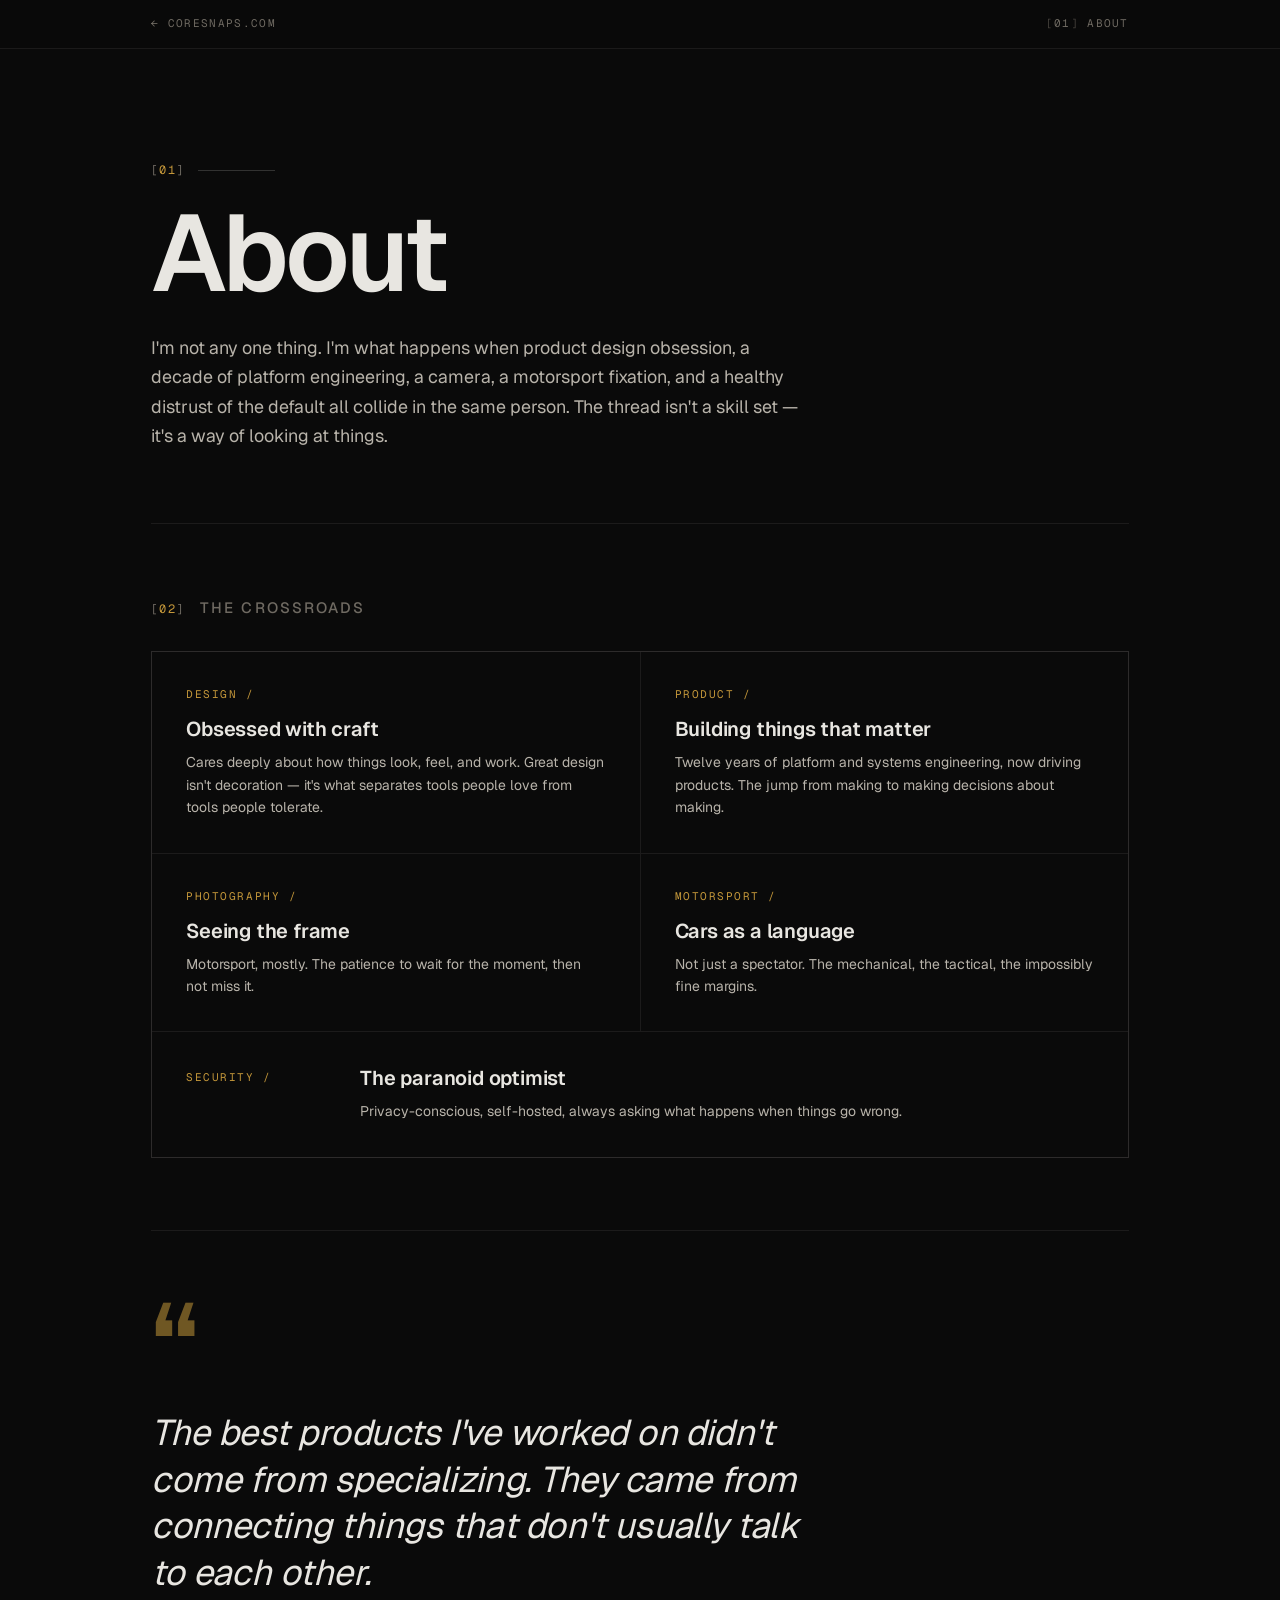
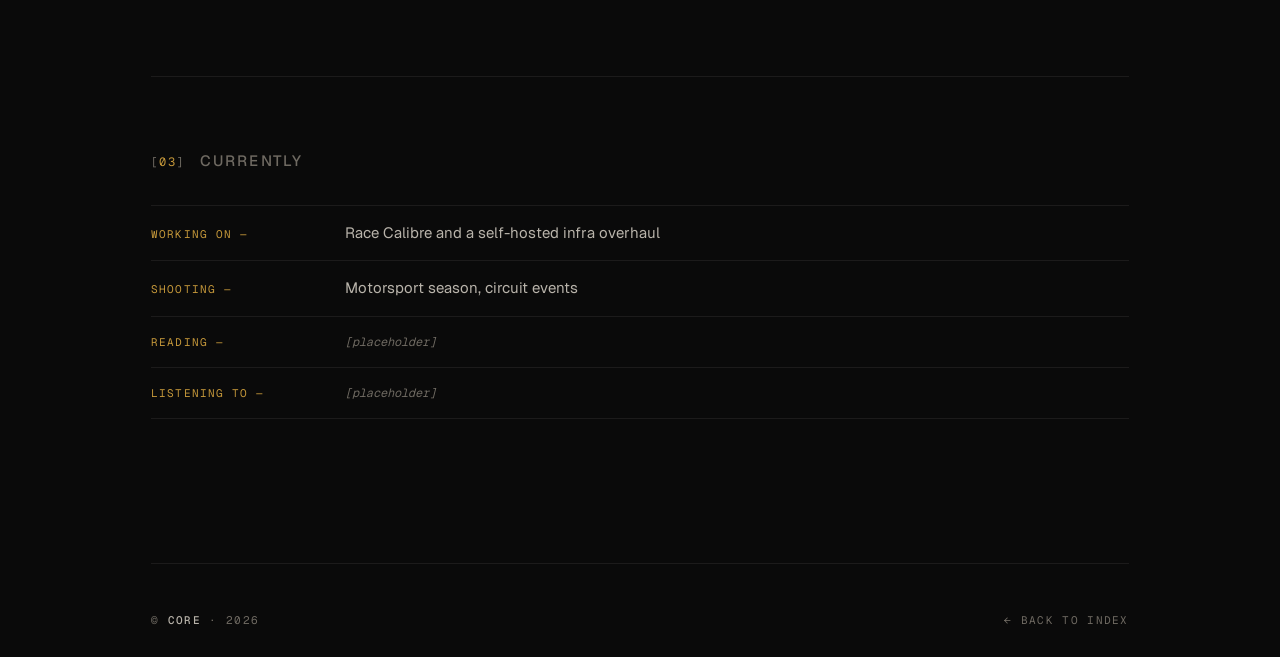
==== about.html @ 4efd75a8 "Add About page as CSS-only slide-up sheet overlay Builds the About page content (hero, crossroads gr" ====
<!DOCTYPE html>
<html lang="en">
<head>
  <meta charset="UTF-8" />
  <meta name="viewport" content="width=device-width, initial-scale=1.0" />
  <title>About — coresnaps.com</title>
  <meta name="description" content="Alex Core — at the crossroads of product design, engineering, photography, motorsport, and security." />
  <link rel="icon" type="image/svg+xml" href="favicon.svg" />
  <link rel="preconnect" href="https://fonts.googleapis.com" />
  <link rel="preconnect" href="https://fonts.gstatic.com" crossorigin />
  <link href="https://fonts.googleapis.com/css2?family=Geist:wght@400;500;600&family=Geist+Mono:wght@400;500&display=swap" rel="stylesheet" />
  <link rel="stylesheet" href="styles.css" />
  <link rel="stylesheet" href="about.css" />
</head>
<body>

  <nav class="about-nav">
    <div class="container">
      <div class="about-nav-inner">
        <a class="about-nav-back" href="index.html">&#8592; coresnaps.com</a>
        <span class="about-nav-label"><span class="br">[</span>01<span class="br">]</span>&nbsp;About</span>
      </div>
    </div>
  </nav>

  <main class="about-main">
    <div class="container">

      <!-- HERO -->
      <section class="about-hero">
        <div class="about-hero-eyebrow">
          <span class="about-marker-num"><span class="br">[</span>01<span class="br">]</span></span>
          <span class="about-eyebrow-line" aria-hidden="true"></span>
        </div>
        <h1 class="about-hero-title">About</h1>
        <p class="about-hero-body">
          I&apos;m not any one thing. I&apos;m what happens when product design obsession, a decade of platform engineering, a camera, a motorsport fixation, and a healthy distrust of the default all collide in the same person. The thread isn&apos;t a skill set &mdash; it&apos;s a way of looking at things.
        </p>
      </section>

      <!-- CROSSROADS -->
      <section class="about-section" aria-labelledby="crossroads-heading">
        <header class="about-section-header">
          <span class="about-section-num"><span class="br">[</span>02<span class="br">]</span></span>
          <h2 id="crossroads-heading" class="about-section-title">The crossroads</h2>
        </header>
        <div class="crossroads-grid">

          <div class="crossroads-tile">
            <span class="tile-label">Design /</span>
            <h3 class="tile-title">Obsessed with craft</h3>
            <p class="tile-body">Cares deeply about how things look, feel, and work. Great design isn&apos;t decoration &mdash; it&apos;s what separates tools people love from tools people tolerate.</p>
          </div>

          <div class="crossroads-tile">
            <span class="tile-label">Product /</span>
            <h3 class="tile-title">Building things that matter</h3>
            <p class="tile-body">Twelve years of platform and systems engineering, now driving products. The jump from making to making decisions about making.</p>
          </div>

          <div class="crossroads-tile">
            <span class="tile-label">Photography /</span>
            <h3 class="tile-title">Seeing the frame</h3>
            <p class="tile-body">Motorsport, mostly. The patience to wait for the moment, then not miss it.</p>
          </div>

          <div class="crossroads-tile">
            <span class="tile-label">Motorsport /</span>
            <h3 class="tile-title">Cars as a language</h3>
            <p class="tile-body">Not just a spectator. The mechanical, the tactical, the impossibly fine margins.</p>
          </div>

          <div class="crossroads-tile crossroads-tile--wide">
            <span class="tile-label">Security /</span>
            <div class="tile-wide-content">
              <h3 class="tile-title">The paranoid optimist</h3>
              <p class="tile-body">Privacy-conscious, self-hosted, always asking what happens when things go wrong.</p>
            </div>
          </div>

        </div>
      </section>

      <!-- PULL QUOTE -->
      <blockquote class="about-quote">
        <span class="about-quote-mark" aria-hidden="true">&ldquo;</span>
        <p class="about-quote-text">The best products I&apos;ve worked on didn&apos;t come from specializing. They came from connecting things that don&apos;t usually talk to each other.</p>
      </blockquote>

      <!-- CURRENTLY -->
      <section class="about-section" aria-labelledby="currently-heading">
        <header class="about-section-header">
          <span class="about-section-num"><span class="br">[</span>03<span class="br">]</span></span>
          <h2 id="currently-heading" class="about-section-title">Currently</h2>
        </header>
        <dl class="currently-list">
          <div class="currently-row">
            <dt class="currently-label">Working on &mdash;</dt>
            <dd class="currently-value">Race Calibre and a self-hosted infra overhaul</dd>
          </div>
          <div class="currently-row">
            <dt class="currently-label">Shooting &mdash;</dt>
            <dd class="currently-value">Motorsport season, circuit events</dd>
          </div>
          <div class="currently-row">
            <dt class="currently-label">Reading &mdash;</dt>
            <dd class="currently-value currently-value--placeholder">[placeholder]</dd>
          </div>
          <div class="currently-row">
            <dt class="currently-label">Listening to &mdash;</dt>
            <dd class="currently-value currently-value--placeholder">[placeholder]</dd>
          </div>
        </dl>
      </section>

      <!-- FOOTER -->
      <footer class="site-footer about-footer">
        <div class="footer-colophon">
          <span>&copy; <b>Core</b> &middot; 2026</span>
          <a href="index.html">&larr; Back to index</a>
        </div>
      </footer>

    </div>
  </main>

</body>
</html>
---- styles.css ----
/* ========================================================================
   coresnaps.com — chapter-style portfolio index
   Dark theme · bronze accent · minimal
   ======================================================================== */

   :root {
    --bg: #0a0a0a;
    --surface: #111111;
    --border: rgba(232, 230, 225, 0.08);
    --border-strong: rgba(232, 230, 225, 0.18);
    --fg: #e8e6e1;
    --fg-dim: #b8b3aa;
    --muted: #6f6a62;
    --muted-2: #45413c;
    --bronze: #C4973A;
    --bronze-bright: #d9ad4b;
  
    --font-sans: "Geist", "Inter Tight", system-ui, -apple-system, sans-serif;
    --font-mono: "Geist Mono", "JetBrains Mono", ui-monospace, "SF Mono", monospace;
  
    --maxw: 1080px;
    --gutter: clamp(20px, 4vw, 56px);
  }
  
  * { box-sizing: border-box; margin: 0; padding: 0; }
  html { scroll-behavior: smooth; }
  
  body {
    background: var(--bg);
    color: var(--fg);
    font-family: var(--font-sans);
    font-feature-settings: "ss01", "cv11";
    font-size: 16px;
    line-height: 1.55;
    -webkit-font-smoothing: antialiased;
    text-rendering: optimizeLegibility;
    min-height: 100vh;
  }
  ::selection { background: var(--bronze); color: #0a0a0a; }
  a { color: inherit; text-decoration: none; }
  img { max-width: 100%; display: block; }
  
  .container {
    max-width: var(--maxw);
    margin: 0 auto;
    padding: 0 var(--gutter);
  }
  
  /* ========================================================================
     Hero
     ======================================================================== */
  
  .hero {
    padding: clamp(64px, 10vw, 120px) 0 clamp(48px, 7vw, 84px);
  }
  
  .hero-eyebrow {
    font-family: var(--font-mono);
    font-size: 11px;
    letter-spacing: 0.22em;
    text-transform: uppercase;
    color: var(--muted);
    margin-bottom: 24px;
    display: inline-flex;
    align-items: center;
    gap: 10px;
  }
  .hero-eyebrow .b { color: var(--bronze); }
  
  .hero h1 {
    font-family: var(--font-mono);
    font-size: clamp(36px, 5.6vw, 64px);
    font-weight: 500;
    line-height: 1;
    letter-spacing: 0.01em;
    color: var(--fg);
    margin-bottom: 22px;
    display: flex;
    align-items: center;
    gap: 0.36em;
    flex-wrap: wrap;
  }
  
  .hero h1 .hero-mark {
    display: inline-block;
    width: 0.92em;
    height: 0.92em;
    flex-shrink: 0;
    color: var(--bronze);
  }
  .hero h1 .hero-mark svg {
    width: 100%;
    height: 100%;
    display: block;
  }
  
  .hero h1 .hero-word {
    display: inline-flex;
    align-items: baseline;
  }
  .hero h1 .hero-word .core  { color: var(--bronze); }
  .hero h1 .hero-word .snaps { color: var(--fg); }
  .hero h1 .hero-word .tld   { color: var(--muted); }
  
  .hero p {
    font-size: clamp(16px, 1.3vw, 19px);
    color: var(--fg-dim);
    max-width: 52ch;
    line-height: 1.5;
  }
  
  /* ========================================================================
     Chapter banners
     ======================================================================== */
  
  .chapters {
    padding-bottom: clamp(60px, 8vw, 96px);
    display: flex;
    flex-direction: column;
    gap: 18px;
  }
  
  .chapter {
    position: relative;
    display: block;
    width: 100%;
    height: clamp(180px, 22vw, 260px);
    border: 1px solid var(--border);
    overflow: hidden;
    isolation: isolate;
    transition: border-color 220ms ease;
    background: #0d0d0d;
  }
  .chapter:hover {
    border-color: var(--border-strong);
  }
  
  .chapter-img {
    position: absolute;
    inset: 0;
    z-index: 0;
    transition: transform 600ms cubic-bezier(.2,.6,.2,1);
    background-color: #0e0e0e;
    background-image:
      radial-gradient(ellipse at 30% 50%, rgba(196,151,58,0.06) 0%, transparent 60%),
      repeating-linear-gradient(
        135deg,
        rgba(255,255,255,0.012) 0px,
        rgba(255,255,255,0.012) 1px,
        transparent 1px,
        transparent 8px
      ),
      linear-gradient(180deg, #131211 0%, #0a0a0a 100%);
  }
  .chapter:hover .chapter-img {
    transform: scale(1.025);
  }
  
  .chapter[data-ch="01"] .chapter-img { background-color: #0f0d0a; }
  .chapter[data-ch="02"] .chapter-img { background-color: #0d0e0e; }
  .chapter[data-ch="03"] .chapter-img { background-color: #110f0a; }
  .chapter[data-ch="04"] .chapter-img { background-color: #0c0d0e; }
  
  .chapter-img::after {
    content: "";
    position: absolute;
    left: 0; right: 0; bottom: 0;
    height: 60%;
    background: linear-gradient(180deg, transparent 0%, rgba(8,8,8,0.6) 60%, rgba(8,8,8,0.9) 100%);
  }
  
  .chapter::before {
    content: "";
    position: absolute;
    left: 0; right: 0; top: 0;
    height: 1px;
    background: var(--bronze);
    z-index: 3;
    transform: scaleX(0);
    transform-origin: left;
    transition: transform 360ms cubic-bezier(.2,.6,.2,1);
  }
  .chapter:hover::before { transform: scaleX(1); }
  
  .chapter-label {
    position: absolute;
    left: 0; right: 0; bottom: 0;
    z-index: 2;
    padding: 22px clamp(20px, 3vw, 36px);
    display: flex;
    align-items: flex-end;
    justify-content: space-between;
    gap: 18px;
  }
  .chapter-label-main {
    display: flex;
    align-items: baseline;
    gap: clamp(14px, 1.8vw, 22px);
    flex: 1;
    min-width: 0;
    flex-wrap: wrap;
  }
  
  .chapter-num {
    font-family: var(--font-mono);
    font-size: 13px;
    letter-spacing: 0.06em;
    color: var(--bronze);
    text-transform: uppercase;
    flex-shrink: 0;
    font-variant-numeric: tabular-nums;
  }
  .chapter-num .br { color: var(--muted); }
  
  .chapter-title {
    font-family: var(--font-sans);
    font-size: clamp(24px, 3.2vw, 40px);
    font-weight: 500;
    letter-spacing: 0.02em;
    text-transform: uppercase;
    line-height: 1;
    color: var(--fg);
    transition: color 200ms ease;
    flex-shrink: 0;
  }
  .chapter:hover .chapter-title {
    color: var(--bronze-bright);
  }
  
  .chapter-sub {
    flex-basis: 100%;
    font-family: var(--font-mono);
    font-size: 12px;
    letter-spacing: 0.04em;
    color: var(--muted);
    margin-top: 8px;
    text-transform: none;
  }
  
  .chapter-arrow {
    font-family: var(--font-mono);
    font-size: 22px;
    color: var(--fg-dim);
    transition: transform 280ms cubic-bezier(.2,.6,.2,1), color 200ms ease;
    flex-shrink: 0;
    padding-bottom: 2px;
    align-self: flex-end;
  }
  .chapter:hover .chapter-arrow {
    color: var(--bronze);
    transform: translateX(8px);
  }
  
  @media (max-width: 560px) {
    .chapter { height: 180px; }
    .chapter-title { font-size: 22px; }
    .chapter-sub { display: none; }
    .chapter-label-main { gap: 12px; }
  }
  
  /* ========================================================================
     Footer — compact socials row + colophon
     ======================================================================== */
  
  .site-footer {
    border-top: 1px solid var(--border);
    padding: clamp(32px, 4vw, 48px) 0 28px;
    display: flex;
    flex-direction: column;
    gap: 18px;
  }
  
  .footer-socials {
    display: flex;
    flex-wrap: nowrap;
    gap: 14px clamp(12px, 2vw, 28px);
    align-items: baseline;
  }
  @media (max-width: 720px) {
    .footer-socials { flex-wrap: wrap; }
  }
  
  .social {
    position: relative;
    display: inline-flex;
    align-items: baseline;
    gap: 7px;
    font-family: var(--font-mono);
    color: var(--fg-dim);
    transition: color 180ms ease;
    white-space: nowrap;
  }
  
  .social .s-num {
    color: var(--bronze);
    font-variant-numeric: tabular-nums;
    font-size: 10px;
    letter-spacing: 0.04em;
  }
  .social .s-num .br { color: var(--muted); }
  
  .social .s-name {
    text-transform: uppercase;
    letter-spacing: 0.12em;
    font-size: 11px;
    font-weight: 500;
    color: var(--fg);
    transition: color 180ms ease;
  }
  .social:hover .s-name,
  .social:focus-visible .s-name { color: var(--bronze); }
  
  .social .s-tip {
    position: absolute;
    bottom: calc(100% + 10px);
    left: 50%;
    transform: translateX(-50%) translateY(4px);
    white-space: nowrap;
    padding: 7px 10px;
    background: var(--surface);
    border: 1px solid var(--bronze);
    color: var(--bronze);
    font-family: var(--font-mono);
    font-size: 11px;
    letter-spacing: 0.04em;
    opacity: 0;
    pointer-events: none;
    transition: opacity 180ms ease, transform 200ms cubic-bezier(.2,.6,.2,1);
    z-index: 5;
    text-transform: none;
  }
  .social .s-tip::after {
    content: "";
    position: absolute;
    left: 50%;
    top: 100%;
    transform: translateX(-50%) rotate(45deg) translateY(-4px);
    width: 7px; height: 7px;
    background: var(--surface);
    border-right: 1px solid var(--bronze);
    border-bottom: 1px solid var(--bronze);
  }
  .social:hover .s-tip,
  .social:focus-visible .s-tip {
    opacity: 1;
    transform: translateX(-50%) translateY(-2px);
  }
  
  .social.is-dead {
    cursor: help;
  }
  .social.is-dead .s-name {
    text-decoration: line-through;
    text-decoration-color: var(--muted);
    text-decoration-thickness: 1.5px;
  }
  .social.is-dead:hover .s-name,
  .social.is-dead:focus-visible .s-name {
    text-decoration-color: var(--bronze);
  }
  .social.is-dead:focus { outline: none; }
  .social.is-dead:hover .s-tip-dead,
  .social.is-dead:focus-visible .s-tip-dead {
    opacity: 1;
    transform: translateX(-50%) translateY(-2px);
  }
  
  .s-tip-dead {
    padding: 9px 14px;
    display: inline-flex !important;
    align-items: center;
    gap: 10px;
    border-color: var(--bronze);
  }
  .s-tip-dead .skull {
    font-size: 18px;
    line-height: 1;
    color: var(--bronze);
    display: inline-block;
  }
  .s-tip-dead .rip {
    font-family: var(--font-mono);
    font-size: 10px;
    letter-spacing: 0.22em;
    text-transform: uppercase;
    color: var(--bronze);
    display: inline-block;
  }
  
  .social.is-dead:hover .s-tip-dead .skull,
  .social.is-dead:focus-visible .s-tip-dead .skull {
    animation: skull-glitch 0.28s steps(5) infinite;
  }
  .social.is-dead:hover .s-tip-dead .rip,
  .social.is-dead:focus-visible .s-tip-dead .rip {
    animation: rip-flicker 0.22s steps(3) infinite;
  }
  
  @keyframes skull-glitch {
    0% {
      text-shadow: 1px 0 0 rgba(232,90,90,0.85), -1px 0 0 rgba(60,200,220,0.85);
      transform: translate(0, 0);
    }
    20% {
      text-shadow: -2px 0 0 rgba(232,90,90,0.85), 2px 0 0 rgba(60,200,220,0.85);
      transform: translate(1px, -1px);
    }
    40% {
      text-shadow: 1px 1px 0 rgba(232,90,90,0.7), -1px -1px 0 rgba(60,200,220,0.7);
      transform: translate(-1px, 1px);
    }
    60% {
      text-shadow: 0 0 6px rgba(232,90,90,0.9);
      transform: translate(0, -1px);
    }
    80% {
      text-shadow: 2px 0 0 rgba(232,90,90,0.85), -2px 0 0 rgba(60,200,220,0.85);
      transform: translate(2px, 0);
    }
    100% {
      text-shadow: 0 0 0 transparent;
      transform: translate(0, 0);
    }
  }
  
  @keyframes rip-flicker {
    0%, 60%, 100% { opacity: 1; }
    20% { opacity: 0.55; }
    40% { opacity: 0.85; }
    80% { opacity: 0.4; }
  }
  
  @media (prefers-reduced-motion: reduce) {
    .social.is-dead:hover .s-tip-dead .skull,
    .social.is-dead:focus-visible .s-tip-dead .skull,
    .social.is-dead:hover .s-tip-dead .rip,
    .social.is-dead:focus-visible .s-tip-dead .rip {
      animation: none;
    }
  }
  
  .footer-colophon {
    margin-top: 14px;
    padding-top: 18px;
    border-top: 1px dashed var(--border);
    display: flex;
    align-items: center;
    justify-content: space-between;
    gap: 16px;
    font-family: var(--font-mono);
    font-size: 11px;
    letter-spacing: 0.12em;
    text-transform: uppercase;
    color: var(--muted);
    flex-wrap: wrap;
  }
  .footer-colophon b { color: var(--fg-dim); font-weight: 500; }
  .footer-colophon a { color: var(--muted); transition: color 160ms ease; }
  .footer-colophon a:hover { color: var(--bronze); }
---- about.css ----
/* ========================================================================
   about.css — page-specific styles for about.html
   Base resets, variables, .container, .site-footer, .footer-colophon
   are already defined in styles.css. This file adds only what's unique
   to this page.
   ======================================================================== */

/* ---- Page load ---- */

@keyframes about-fade-up {
  from { opacity: 0; transform: translateY(14px); }
  to   { opacity: 1; transform: translateY(0); }
}

.about-main {
  animation: about-fade-up 0.55s cubic-bezier(.2, .6, .2, 1) both;
  animation-delay: 0.05s;
}

@media (prefers-reduced-motion: reduce) {
  .about-main { animation: none; }
}

/* ---- Top nav ---- */

.about-nav {
  position: sticky;
  top: 0;
  z-index: 10;
  background: rgba(10, 10, 10, 0.88);
  backdrop-filter: blur(12px);
  -webkit-backdrop-filter: blur(12px);
  border-bottom: 1px solid var(--border);
}

.about-nav-inner {
  display: flex;
  align-items: center;
  justify-content: space-between;
  height: 48px;
  font-family: var(--font-mono);
  font-size: 11px;
  letter-spacing: 0.12em;
  text-transform: uppercase;
}

.about-nav-back {
  color: var(--muted);
  transition: color 160ms ease;
}
.about-nav-back:hover { color: var(--bronze); }

.about-nav-label { color: var(--muted); }
.about-nav-label .br { color: var(--muted-2); }

/* ---- Hero ---- */

.about-hero {
  padding: clamp(56px, 9vw, 112px) 0 clamp(48px, 6vw, 72px);
}

.about-hero-eyebrow {
  display: flex;
  align-items: center;
  gap: 14px;
  margin-bottom: 24px;
}

.about-marker-num {
  font-family: var(--font-mono);
  font-size: 12px;
  letter-spacing: 0.1em;
  color: var(--bronze);
  flex-shrink: 0;
}
.about-marker-num .br { color: var(--muted); }

.about-eyebrow-line {
  height: 1px;
  width: clamp(40px, 6vw, 88px);
  background: var(--border-strong);
  flex-shrink: 0;
}

.about-hero-title {
  font-family: var(--font-sans);
  font-size: clamp(60px, 10vw, 108px);
  font-weight: 600;
  letter-spacing: -0.03em;
  line-height: 0.9;
  color: var(--fg);
  margin-bottom: 32px;
}

.about-hero-body {
  font-size: clamp(17px, 1.4vw, 20px);
  color: var(--fg-dim);
  max-width: 54ch;
  line-height: 1.65;
}

/* ---- Section structure ---- */

.about-section {
  padding: clamp(48px, 6vw, 72px) 0;
  border-top: 1px solid var(--border);
}

.about-section-header {
  display: flex;
  align-items: baseline;
  gap: 16px;
  margin-bottom: 32px;
}

.about-section-num {
  font-family: var(--font-mono);
  font-size: 12px;
  letter-spacing: 0.1em;
  color: var(--bronze);
  flex-shrink: 0;
}
.about-section-num .br { color: var(--muted); }

.about-section-title {
  font-family: var(--font-sans);
  font-size: clamp(13px, 1.2vw, 15px);
  font-weight: 500;
  letter-spacing: 0.14em;
  text-transform: uppercase;
  color: var(--muted);
}

/* ---- Crossroads grid ---- */

.crossroads-grid {
  display: grid;
  grid-template-columns: repeat(2, 1fr);
  gap: 1px;
  background: var(--border);
  border: 1px solid var(--border);
}

.crossroads-tile {
  background: var(--bg);
  padding: clamp(22px, 3vw, 34px);
  position: relative;
  overflow: hidden;
  transition: background 220ms ease;
}

.crossroads-tile::before {
  content: "";
  position: absolute;
  top: 0; left: 0; right: 0;
  height: 2px;
  background: var(--bronze);
  transform: scaleX(0);
  transform-origin: left;
  transition: transform 340ms cubic-bezier(.2, .6, .2, 1);
}

.crossroads-tile:hover { background: var(--surface); }
.crossroads-tile:hover::before { transform: scaleX(1); }

.crossroads-tile--wide {
  grid-column: 1 / -1;
  display: flex;
  flex-direction: row;
  align-items: flex-start;
  gap: clamp(24px, 5vw, 64px);
}

.tile-wide-content { flex: 1; }

.tile-label {
  font-family: var(--font-mono);
  font-size: 11px;
  letter-spacing: 0.14em;
  text-transform: uppercase;
  color: var(--bronze);
  display: block;
  margin-bottom: 14px;
}

.crossroads-tile--wide .tile-label {
  margin-bottom: 0;
  margin-top: 3px;
  min-width: 110px;
  flex-shrink: 0;
}

.tile-title {
  font-family: var(--font-sans);
  font-size: clamp(17px, 1.6vw, 20px);
  font-weight: 600;
  letter-spacing: -0.01em;
  color: var(--fg);
  margin-bottom: 10px;
  line-height: 1.2;
}

.tile-body {
  font-size: 14px;
  color: var(--fg-dim);
  line-height: 1.6;
}

/* ---- Pull quote ---- */

.about-quote {
  padding: clamp(48px, 7vw, 80px) 0;
  border-top: 1px solid var(--border);
}

.about-quote-mark {
  display: block;
  font-family: var(--font-sans);
  font-size: clamp(64px, 9vw, 112px);
  font-weight: 600;
  color: var(--bronze);
  line-height: 0.6;
  margin-bottom: clamp(20px, 2.5vw, 32px);
  opacity: 0.55;
  user-select: none;
}

.about-quote-text {
  font-family: var(--font-sans);
  font-size: clamp(22px, 2.8vw, 38px);
  font-weight: 400;
  font-style: italic;
  line-height: 1.3;
  color: var(--fg);
  max-width: 28ch;
  letter-spacing: -0.015em;
}

/* ---- Currently ---- */

.currently-list {
  display: flex;
  flex-direction: column;
}

.currently-row {
  display: grid;
  grid-template-columns: clamp(130px, 14vw, 170px) 1fr;
  gap: 24px;
  padding: 16px 0;
  border-bottom: 1px solid var(--border);
  align-items: baseline;
}
.currently-row:first-child { border-top: 1px solid var(--border); }

.currently-label {
  font-family: var(--font-mono);
  font-size: 11px;
  letter-spacing: 0.1em;
  text-transform: uppercase;
  color: var(--bronze);
}

.currently-value {
  font-size: 15px;
  color: var(--fg-dim);
  line-height: 1.5;
}

.currently-value--placeholder {
  color: var(--muted);
  font-style: italic;
  font-family: var(--font-mono);
  font-size: 12px;
}

/* ---- Footer ---- */

.about-footer { margin-top: clamp(48px, 6vw, 72px); }

.about-footer .footer-colophon {
  margin-top: 0;
  padding-top: 0;
  border-top: none;
}

/* ---- Responsive ---- */

@media (max-width: 640px) {
  .crossroads-grid { grid-template-columns: 1fr; }

  .crossroads-tile--wide {
    grid-column: 1;
    flex-direction: column;
    gap: 0;
  }
  .crossroads-tile--wide .tile-label {
    min-width: unset;
    margin-bottom: 14px;
    margin-top: 0;
  }

  .currently-row {
    grid-template-columns: 1fr;
    gap: 4px;
  }
}

/* ========================================================================
   Sheet overlay — embedded in index.html, triggered by #about hash
   Close by clicking backdrop or any href="#" link inside
   ======================================================================== */

.about-overlay {
  display: none;
  position: fixed;
  inset: 0;
  z-index: 100;
}

.about-overlay:target { display: block; }

/* Clickable backdrop — clicking it navigates to # and closes the overlay */
.about-backdrop {
  position: fixed;
  inset: 0;
  background: rgba(5, 5, 5, 0.78);
  backdrop-filter: blur(4px);
  -webkit-backdrop-filter: blur(4px);
  cursor: default;
  display: block;
}

.about-overlay:target .about-backdrop {
  animation: backdrop-in 0.32s ease both;
}

/* Sheet panel — slides up from the bottom */
.about-sheet {
  position: absolute;
  bottom: 0;
  left: 0;
  right: 0;
  height: 95vh;
  overflow-y: auto;
  background: var(--bg);
  border-top: 1px solid var(--border-strong);
  z-index: 1;
}

.about-overlay:target .about-sheet {
  animation: sheet-up 0.46s cubic-bezier(.16, 1, .3, 1) both;
}

@keyframes backdrop-in {
  from { opacity: 0; }
  to   { opacity: 1; }
}

@keyframes sheet-up {
  from { transform: translateY(100%); }
  to   { transform: translateY(0); }
}

/* Inner .about-main doesn't re-animate — the sheet handles the entrance */
.about-sheet .about-main {
  animation: none;
  opacity: 1;
}

@media (prefers-reduced-motion: reduce) {
  .about-overlay:target .about-backdrop,
  .about-overlay:target .about-sheet {
    animation: none;
  }
}
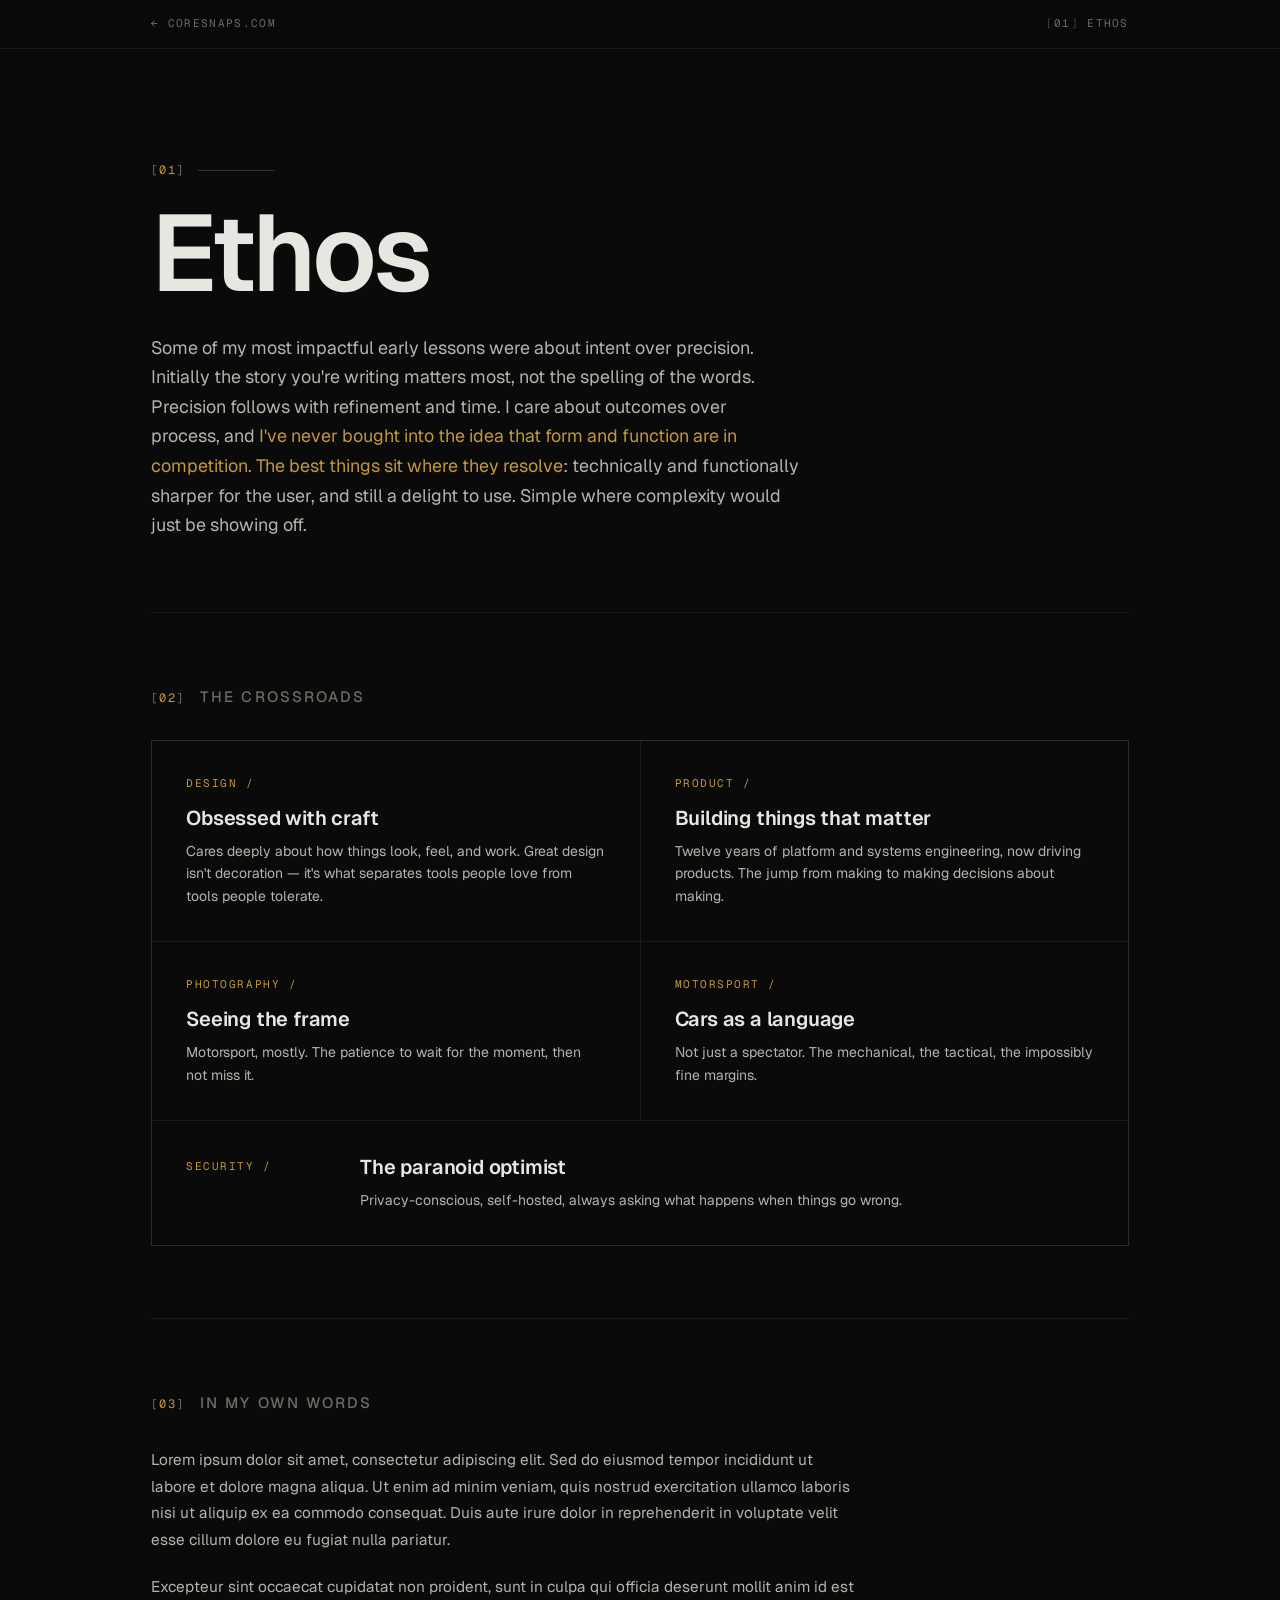
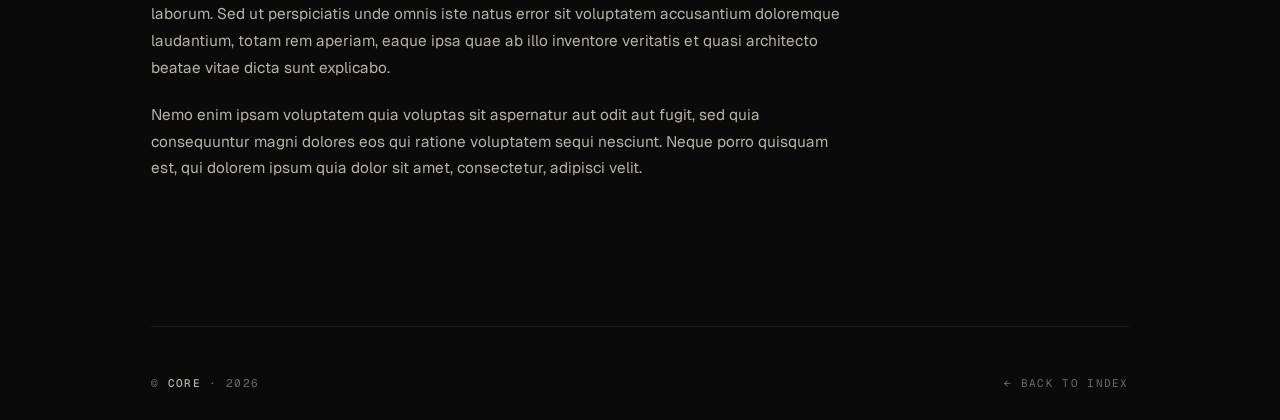
==== commit 00dbfe5c: "Rework Ethos overlay: constrained sheet, new copy, remove quote/currently - Rename About to Ethos si" ====
--- a/about.html
+++ b/about.html
@@ -3,7 +3,7 @@
 <head>
   <meta charset="UTF-8" />
   <meta name="viewport" content="width=device-width, initial-scale=1.0" />
-  <title>About — coresnaps.com</title>
+  <title>Ethos — coresnaps.com</title>
   <meta name="description" content="Alex Core — at the crossroads of product design, engineering, photography, motorsport, and security." />
   <link rel="icon" type="image/svg+xml" href="favicon.svg" />
   <link rel="preconnect" href="https://fonts.googleapis.com" />
@@ -18,7 +18,7 @@
     <div class="container">
       <div class="about-nav-inner">
         <a class="about-nav-back" href="index.html">&#8592; coresnaps.com</a>
-        <span class="about-nav-label"><span class="br">[</span>01<span class="br">]</span>&nbsp;About</span>
+        <span class="about-nav-label"><span class="br">[</span>01<span class="br">]</span>&nbsp;Ethos</span>
       </div>
     </div>
   </nav>
@@ -32,9 +32,9 @@
           <span class="about-marker-num"><span class="br">[</span>01<span class="br">]</span></span>
           <span class="about-eyebrow-line" aria-hidden="true"></span>
         </div>
-        <h1 class="about-hero-title">About</h1>
+        <h1 class="about-hero-title">Ethos</h1>
         <p class="about-hero-body">
-          I&apos;m not any one thing. I&apos;m what happens when product design obsession, a decade of platform engineering, a camera, a motorsport fixation, and a healthy distrust of the default all collide in the same person. The thread isn&apos;t a skill set &mdash; it&apos;s a way of looking at things.
+          Some of my most impactful early lessons were about intent over precision. Initially the story you&apos;re writing matters most, not the spelling of the words. Precision follows with refinement and time. I care about outcomes over process, and <span class="about-hero-gold">I&apos;ve never bought into the idea that form and function are in competition. The best things sit where they resolve</span>: technically and functionally sharper for the user, and still a delight to use. Simple where complexity would just be showing off.
         </p>
       </section>
 
@@ -81,36 +81,17 @@
         </div>
       </section>
 
-      <!-- PULL QUOTE -->
-      <blockquote class="about-quote">
-        <span class="about-quote-mark" aria-hidden="true">&ldquo;</span>
-        <p class="about-quote-text">The best products I&apos;ve worked on didn&apos;t come from specializing. They came from connecting things that don&apos;t usually talk to each other.</p>
-      </blockquote>
-
-      <!-- CURRENTLY -->
-      <section class="about-section" aria-labelledby="currently-heading">
+      <!-- PROSE -->
+      <section class="about-section about-prose" aria-labelledby="prose-heading">
         <header class="about-section-header">
           <span class="about-section-num"><span class="br">[</span>03<span class="br">]</span></span>
-          <h2 id="currently-heading" class="about-section-title">Currently</h2>
+          <h2 id="prose-heading" class="about-section-title">In my own words</h2>
         </header>
-        <dl class="currently-list">
-          <div class="currently-row">
-            <dt class="currently-label">Working on &mdash;</dt>
-            <dd class="currently-value">Race Calibre and a self-hosted infra overhaul</dd>
-          </div>
-          <div class="currently-row">
-            <dt class="currently-label">Shooting &mdash;</dt>
-            <dd class="currently-value">Motorsport season, circuit events</dd>
-          </div>
-          <div class="currently-row">
-            <dt class="currently-label">Reading &mdash;</dt>
-            <dd class="currently-value currently-value--placeholder">[placeholder]</dd>
-          </div>
-          <div class="currently-row">
-            <dt class="currently-label">Listening to &mdash;</dt>
-            <dd class="currently-value currently-value--placeholder">[placeholder]</dd>
-          </div>
-        </dl>
+        <div class="about-prose-body">
+          <p>Lorem ipsum dolor sit amet, consectetur adipiscing elit. Sed do eiusmod tempor incididunt ut labore et dolore magna aliqua. Ut enim ad minim veniam, quis nostrud exercitation ullamco laboris nisi ut aliquip ex ea commodo consequat. Duis aute irure dolor in reprehenderit in voluptate velit esse cillum dolore eu fugiat nulla pariatur.</p>
+          <p>Excepteur sint occaecat cupidatat non proident, sunt in culpa qui officia deserunt mollit anim id est laborum. Sed ut perspiciatis unde omnis iste natus error sit voluptatem accusantium doloremque laudantium, totam rem aperiam, eaque ipsa quae ab illo inventore veritatis et quasi architecto beatae vitae dicta sunt explicabo.</p>
+          <p>Nemo enim ipsam voluptatem quia voluptas sit aspernatur aut odit aut fugit, sed quia consequuntur magni dolores eos qui ratione voluptatem sequi nesciunt. Neque porro quisquam est, qui dolorem ipsum quia dolor sit amet, consectetur, adipisci velit.</p>
+        </div>
       </section>
 
       <!-- FOOTER -->
--- a/about.css
+++ b/about.css
@@ -97,6 +97,10 @@
   color: var(--fg-dim);
   max-width: 54ch;
   line-height: 1.65;
+}
+
+.about-hero-gold {
+  color: var(--bronze);
 }
 
 /* ---- Section structure ---- */
@@ -206,72 +210,19 @@
   line-height: 1.6;
 }
 
-/* ---- Pull quote ---- */
-
-.about-quote {
-  padding: clamp(48px, 7vw, 80px) 0;
-  border-top: 1px solid var(--border);
-}
-
-.about-quote-mark {
-  display: block;
-  font-family: var(--font-sans);
-  font-size: clamp(64px, 9vw, 112px);
-  font-weight: 600;
-  color: var(--bronze);
-  line-height: 0.6;
-  margin-bottom: clamp(20px, 2.5vw, 32px);
-  opacity: 0.55;
-  user-select: none;
-}
-
-.about-quote-text {
-  font-family: var(--font-sans);
-  font-size: clamp(22px, 2.8vw, 38px);
-  font-weight: 400;
-  font-style: italic;
-  line-height: 1.3;
-  color: var(--fg);
-  max-width: 28ch;
-  letter-spacing: -0.015em;
-}
-
-/* ---- Currently ---- */
-
-.currently-list {
+/* ---- Prose ---- */
+
+.about-prose-body {
   display: flex;
   flex-direction: column;
-}
-
-.currently-row {
-  display: grid;
-  grid-template-columns: clamp(130px, 14vw, 170px) 1fr;
-  gap: 24px;
-  padding: 16px 0;
-  border-bottom: 1px solid var(--border);
-  align-items: baseline;
-}
-.currently-row:first-child { border-top: 1px solid var(--border); }
-
-.currently-label {
-  font-family: var(--font-mono);
-  font-size: 11px;
-  letter-spacing: 0.1em;
-  text-transform: uppercase;
-  color: var(--bronze);
-}
-
-.currently-value {
-  font-size: 15px;
+  gap: 20px;
+  max-width: 64ch;
+}
+
+.about-prose-body p {
+  font-size: clamp(15px, 1.2vw, 17px);
   color: var(--fg-dim);
-  line-height: 1.5;
-}
-
-.currently-value--placeholder {
-  color: var(--muted);
-  font-style: italic;
-  font-family: var(--font-mono);
-  font-size: 12px;
+  line-height: 1.75;
 }
 
 /* ---- Footer ---- */
@@ -335,16 +286,19 @@
   animation: backdrop-in 0.32s ease both;
 }
 
-/* Sheet panel — slides up from the bottom */
+/* Sheet panel — slides up from the bottom, contained to banner width */
 .about-sheet {
   position: absolute;
   bottom: 0;
   left: 0;
   right: 0;
-  height: 95vh;
+  width: min(calc(100% - 2 * var(--gutter)), var(--maxw));
+  margin: 0 auto;
+  height: 90vh;
   overflow-y: auto;
   background: var(--bg);
-  border-top: 1px solid var(--border-strong);
+  border: 1px solid var(--border-strong);
+  border-bottom: none;
   z-index: 1;
 }
 
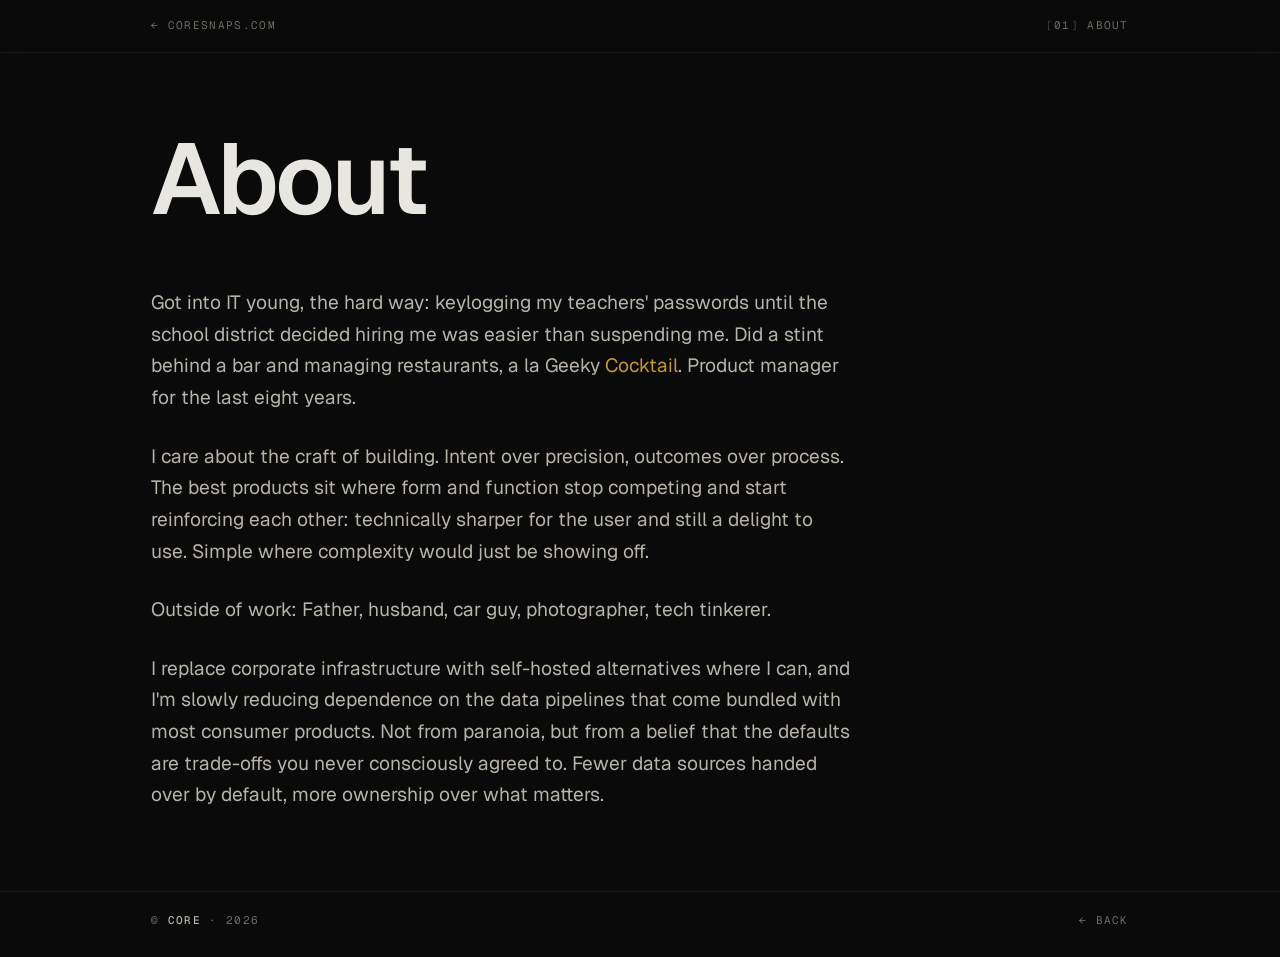
==== commit 26f549bc: "Rebuild chapter architecture: overlays, bio, photo grid, lightbox - Rename Ethos to About throughout" ====
--- a/about.html
+++ b/about.html
@@ -3,107 +3,40 @@
 <head>
   <meta charset="UTF-8" />
   <meta name="viewport" content="width=device-width, initial-scale=1.0" />
-  <title>Ethos — coresnaps.com</title>
-  <meta name="description" content="Alex Core — at the crossroads of product design, engineering, photography, motorsport, and security." />
+  <title>About — coresnaps.com</title>
+  <meta name="description" content="About Alex Core." />
   <link rel="icon" type="image/svg+xml" href="favicon.svg" />
   <link rel="preconnect" href="https://fonts.googleapis.com" />
   <link rel="preconnect" href="https://fonts.gstatic.com" crossorigin />
   <link href="https://fonts.googleapis.com/css2?family=Geist:wght@400;500;600&family=Geist+Mono:wght@400;500&display=swap" rel="stylesheet" />
   <link rel="stylesheet" href="styles.css" />
-  <link rel="stylesheet" href="about.css" />
+  <link rel="stylesheet" href="chapter.css" />
 </head>
 <body>
 
-  <nav class="about-nav">
-    <div class="container">
-      <div class="about-nav-inner">
-        <a class="about-nav-back" href="index.html">&#8592; coresnaps.com</a>
-        <span class="about-nav-label"><span class="br">[</span>01<span class="br">]</span>&nbsp;Ethos</span>
-      </div>
+  <header class="ch-header">
+    <div class="ch-header-inner">
+      <a class="ch-back" href="index.html">&#8592; coresnaps.com</a>
+      <span class="ch-label"><span class="br">[</span>01<span class="br">]</span>&nbsp;About</span>
     </div>
-  </nav>
+  </header>
 
-  <main class="about-main">
-    <div class="container">
-
-      <!-- HERO -->
-      <section class="about-hero">
-        <div class="about-hero-eyebrow">
-          <span class="about-marker-num"><span class="br">[</span>01<span class="br">]</span></span>
-          <span class="about-eyebrow-line" aria-hidden="true"></span>
-        </div>
-        <h1 class="about-hero-title">Ethos</h1>
-        <p class="about-hero-body">
-          Some of my most impactful early lessons were about intent over precision. Initially the story you&apos;re writing matters most, not the spelling of the words. Precision follows with refinement and time. I care about outcomes over process, and <span class="about-hero-gold">I&apos;ve never bought into the idea that form and function are in competition. The best things sit where they resolve</span>: technically and functionally sharper for the user, and still a delight to use. Simple where complexity would just be showing off.
-        </p>
-      </section>
-
-      <!-- CROSSROADS -->
-      <section class="about-section" aria-labelledby="crossroads-heading">
-        <header class="about-section-header">
-          <span class="about-section-num"><span class="br">[</span>02<span class="br">]</span></span>
-          <h2 id="crossroads-heading" class="about-section-title">The crossroads</h2>
-        </header>
-        <div class="crossroads-grid">
-
-          <div class="crossroads-tile">
-            <span class="tile-label">Design /</span>
-            <h3 class="tile-title">Obsessed with craft</h3>
-            <p class="tile-body">Cares deeply about how things look, feel, and work. Great design isn&apos;t decoration &mdash; it&apos;s what separates tools people love from tools people tolerate.</p>
-          </div>
-
-          <div class="crossroads-tile">
-            <span class="tile-label">Product /</span>
-            <h3 class="tile-title">Building things that matter</h3>
-            <p class="tile-body">Twelve years of platform and systems engineering, now driving products. The jump from making to making decisions about making.</p>
-          </div>
-
-          <div class="crossroads-tile">
-            <span class="tile-label">Photography /</span>
-            <h3 class="tile-title">Seeing the frame</h3>
-            <p class="tile-body">Motorsport, mostly. The patience to wait for the moment, then not miss it.</p>
-          </div>
-
-          <div class="crossroads-tile">
-            <span class="tile-label">Motorsport /</span>
-            <h3 class="tile-title">Cars as a language</h3>
-            <p class="tile-body">Not just a spectator. The mechanical, the tactical, the impossibly fine margins.</p>
-          </div>
-
-          <div class="crossroads-tile crossroads-tile--wide">
-            <span class="tile-label">Security /</span>
-            <div class="tile-wide-content">
-              <h3 class="tile-title">The paranoid optimist</h3>
-              <p class="tile-body">Privacy-conscious, self-hosted, always asking what happens when things go wrong.</p>
-            </div>
-          </div>
-
-        </div>
-      </section>
-
-      <!-- PROSE -->
-      <section class="about-section about-prose" aria-labelledby="prose-heading">
-        <header class="about-section-header">
-          <span class="about-section-num"><span class="br">[</span>03<span class="br">]</span></span>
-          <h2 id="prose-heading" class="about-section-title">In my own words</h2>
-        </header>
-        <div class="about-prose-body">
-          <p>Lorem ipsum dolor sit amet, consectetur adipiscing elit. Sed do eiusmod tempor incididunt ut labore et dolore magna aliqua. Ut enim ad minim veniam, quis nostrud exercitation ullamco laboris nisi ut aliquip ex ea commodo consequat. Duis aute irure dolor in reprehenderit in voluptate velit esse cillum dolore eu fugiat nulla pariatur.</p>
-          <p>Excepteur sint occaecat cupidatat non proident, sunt in culpa qui officia deserunt mollit anim id est laborum. Sed ut perspiciatis unde omnis iste natus error sit voluptatem accusantium doloremque laudantium, totam rem aperiam, eaque ipsa quae ab illo inventore veritatis et quasi architecto beatae vitae dicta sunt explicabo.</p>
-          <p>Nemo enim ipsam voluptatem quia voluptas sit aspernatur aut odit aut fugit, sed quia consequuntur magni dolores eos qui ratione voluptatem sequi nesciunt. Neque porro quisquam est, qui dolorem ipsum quia dolor sit amet, consectetur, adipisci velit.</p>
-        </div>
-      </section>
-
-      <!-- FOOTER -->
-      <footer class="site-footer about-footer">
-        <div class="footer-colophon">
-          <span>&copy; <b>Core</b> &middot; 2026</span>
-          <a href="index.html">&larr; Back to index</a>
-        </div>
-      </footer>
-
+  <main class="ch-main">
+    <h1 class="ch-title">About</h1>
+    <div class="about-lead">
+      <p>Got into IT young, the hard way: keylogging my teachers&apos; passwords until the school district decided hiring me was easier than suspending me. Did a stint behind a bar and managing restaurants, a la Geeky <em>Cocktail</em>. Product manager for the last eight years.</p>
+      <p>I care about the craft of building. Intent over precision, outcomes over process. The best products sit where form and function stop competing and start reinforcing each other: technically sharper for the user and still a delight to use. Simple where complexity would just be showing off.</p>
+      <p>Outside of work: Father, husband, car guy, photographer, tech tinkerer.</p>
+      <p>I replace corporate infrastructure with self-hosted alternatives where I can, and I&apos;m slowly reducing dependence on the data pipelines that come bundled with most consumer products. Not from paranoia, but from a belief that the defaults are trade-offs you never consciously agreed to. Fewer data sources handed over by default, more ownership over what matters.</p>
     </div>
   </main>
 
+  <footer class="ch-footer">
+    <div class="ch-footer-inner">
+      <span>&copy; <b>Core</b> &middot; 2026</span>
+      <a href="index.html">&#8592; Back</a>
+    </div>
+  </footer>
+
 </body>
 </html>
--- a/styles.css
+++ b/styles.css
@@ -51,30 +51,17 @@
      ======================================================================== */
   
   .hero {
-    padding: clamp(64px, 10vw, 120px) 0 clamp(48px, 7vw, 84px);
-  }
-  
-  .hero-eyebrow {
-    font-family: var(--font-mono);
-    font-size: 11px;
-    letter-spacing: 0.22em;
-    text-transform: uppercase;
-    color: var(--muted);
-    margin-bottom: 24px;
-    display: inline-flex;
-    align-items: center;
-    gap: 10px;
-  }
-  .hero-eyebrow .b { color: var(--bronze); }
+    padding: clamp(40px, 6vw, 72px) 0 clamp(32px, 4vw, 48px);
+  }
   
   .hero h1 {
     font-family: var(--font-mono);
-    font-size: clamp(36px, 5.6vw, 64px);
+    font-size: clamp(22px, 2.6vw, 32px);
     font-weight: 500;
     line-height: 1;
     letter-spacing: 0.01em;
     color: var(--fg);
-    margin-bottom: 22px;
+    margin-bottom: 0;
     display: flex;
     align-items: center;
     gap: 0.36em;
@@ -114,26 +101,99 @@
      ======================================================================== */
   
   .chapters {
-    padding-bottom: clamp(60px, 8vw, 96px);
-    display: flex;
-    flex-direction: column;
-    gap: 18px;
-  }
-  
+    padding-bottom: clamp(20px, 2.5vw, 32px);
+    position: relative;
+    --zone-h: calc((clamp(160px, 20vw, 220px) + 240px) / 4);
+  }
+
   .chapter {
     position: relative;
     display: block;
     width: 100%;
-    height: clamp(180px, 22vw, 260px);
+    height: clamp(160px, 20vw, 220px);
     border: 1px solid var(--border);
     overflow: hidden;
     isolation: isolate;
-    transition: border-color 220ms ease;
+    pointer-events: none;
+    /* Pull the next card up so only a tab peeks below */
+    margin-bottom: calc(-1 * (clamp(160px, 20vw, 220px) - 80px));
+    transition:
+      border-color 220ms ease,
+      transform 420ms cubic-bezier(.16, 1, .3, 1),
+      box-shadow 420ms ease;
     background: #0d0d0d;
   }
-  .chapter:hover {
-    border-color: var(--border-strong);
-  }
+  .chapter:last-child { margin-bottom: 0; }
+
+  /* [01] sits on top of the pile, [04] at the bottom */
+  .chapter[data-ch="01"] { z-index: 4; }
+  .chapter[data-ch="02"] { z-index: 3; }
+  .chapter[data-ch="03"] { z-index: 2; }
+  .chapter[data-ch="04"] { z-index: 1; }
+
+  /* ---- Pile zones — invisible links that map Y position to each card ---- */
+
+  .pile-zone {
+    position: absolute;
+    left: 0;
+    right: 0;
+    z-index: 20;
+    cursor: pointer;
+    display: block;
+  }
+
+  .pile-zone[data-zone="01"] { top: 0;                      height: var(--zone-h); }
+  .pile-zone[data-zone="02"] { top: var(--zone-h);           height: var(--zone-h); }
+  .pile-zone[data-zone="03"] { top: calc(var(--zone-h) * 2); height: var(--zone-h); }
+  .pile-zone[data-zone="04"] { top: calc(var(--zone-h) * 3); height: var(--zone-h); }
+
+  /* Zone 01 */
+  .pile-zone[data-zone="01"]:hover ~ .chapter[data-ch="01"] {
+    border-color: var(--border-strong); transform: translateY(-32px); z-index: 10; box-shadow: 0 24px 72px rgba(0,0,0,0.75);
+  }
+  .pile-zone[data-zone="01"]:hover ~ .chapter[data-ch="01"] .chapter-img { transform: scale(1.025); }
+  .pile-zone[data-zone="01"]:hover ~ .chapter[data-ch="01"]::before { transform: scaleX(1); }
+  .pile-zone[data-zone="01"]:hover ~ .chapter[data-ch="01"] .chapter-title { color: var(--bronze-bright); }
+  .pile-zone[data-zone="01"]:hover ~ .chapter[data-ch="01"] .chapter-arrow { color: var(--bronze); transform: translateX(8px); }
+  .pile-zone[data-zone="01"]:hover ~ .chapter[data-ch="02"],
+  .pile-zone[data-zone="01"]:hover ~ .chapter[data-ch="03"],
+  .pile-zone[data-zone="01"]:hover ~ .chapter[data-ch="04"] { transform: translateY(28px); }
+
+  /* Zone 02 */
+  .pile-zone[data-zone="02"]:hover ~ .chapter[data-ch="01"] { transform: translateY(-20px); }
+  .pile-zone[data-zone="02"]:hover ~ .chapter[data-ch="02"] {
+    border-color: var(--border-strong); transform: translateY(-32px); z-index: 10; box-shadow: 0 24px 72px rgba(0,0,0,0.75);
+  }
+  .pile-zone[data-zone="02"]:hover ~ .chapter[data-ch="02"] .chapter-img { transform: scale(1.025); }
+  .pile-zone[data-zone="02"]:hover ~ .chapter[data-ch="02"]::before { transform: scaleX(1); }
+  .pile-zone[data-zone="02"]:hover ~ .chapter[data-ch="02"] .chapter-title { color: var(--bronze-bright); }
+  .pile-zone[data-zone="02"]:hover ~ .chapter[data-ch="02"] .chapter-arrow { color: var(--bronze); transform: translateX(8px); }
+  .pile-zone[data-zone="02"]:hover ~ .chapter[data-ch="03"],
+  .pile-zone[data-zone="02"]:hover ~ .chapter[data-ch="04"] { transform: translateY(28px); }
+
+  /* Zone 03 */
+  .pile-zone[data-zone="03"]:hover ~ .chapter[data-ch="01"],
+  .pile-zone[data-zone="03"]:hover ~ .chapter[data-ch="02"] { transform: translateY(-20px); }
+  .pile-zone[data-zone="03"]:hover ~ .chapter[data-ch="03"] {
+    border-color: var(--border-strong); transform: translateY(-32px); z-index: 10; box-shadow: 0 24px 72px rgba(0,0,0,0.75);
+  }
+  .pile-zone[data-zone="03"]:hover ~ .chapter[data-ch="03"] .chapter-img { transform: scale(1.025); }
+  .pile-zone[data-zone="03"]:hover ~ .chapter[data-ch="03"]::before { transform: scaleX(1); }
+  .pile-zone[data-zone="03"]:hover ~ .chapter[data-ch="03"] .chapter-title { color: var(--bronze-bright); }
+  .pile-zone[data-zone="03"]:hover ~ .chapter[data-ch="03"] .chapter-arrow { color: var(--bronze); transform: translateX(8px); }
+  .pile-zone[data-zone="03"]:hover ~ .chapter[data-ch="04"] { transform: translateY(28px); }
+
+  /* Zone 04 */
+  .pile-zone[data-zone="04"]:hover ~ .chapter[data-ch="01"],
+  .pile-zone[data-zone="04"]:hover ~ .chapter[data-ch="02"],
+  .pile-zone[data-zone="04"]:hover ~ .chapter[data-ch="03"] { transform: translateY(-20px); }
+  .pile-zone[data-zone="04"]:hover ~ .chapter[data-ch="04"] {
+    border-color: var(--border-strong); transform: translateY(-32px); z-index: 10; box-shadow: 0 24px 72px rgba(0,0,0,0.75);
+  }
+  .pile-zone[data-zone="04"]:hover ~ .chapter[data-ch="04"] .chapter-img { transform: scale(1.025); }
+  .pile-zone[data-zone="04"]:hover ~ .chapter[data-ch="04"]::before { transform: scaleX(1); }
+  .pile-zone[data-zone="04"]:hover ~ .chapter[data-ch="04"] .chapter-title { color: var(--bronze-bright); }
+  .pile-zone[data-zone="04"]:hover ~ .chapter[data-ch="04"] .chapter-arrow { color: var(--bronze); transform: translateX(8px); }
   
   .chapter-img {
     position: absolute;
@@ -152,9 +212,6 @@
       ),
       linear-gradient(180deg, #131211 0%, #0a0a0a 100%);
   }
-  .chapter:hover .chapter-img {
-    transform: scale(1.025);
-  }
   
   .chapter[data-ch="01"] .chapter-img { background-color: #0f0d0a; }
   .chapter[data-ch="02"] .chapter-img { background-color: #0d0e0e; }
@@ -180,7 +237,6 @@
     transform-origin: left;
     transition: transform 360ms cubic-bezier(.2,.6,.2,1);
   }
-  .chapter:hover::before { transform: scaleX(1); }
   
   .chapter-label {
     position: absolute;
@@ -195,7 +251,7 @@
   .chapter-label-main {
     display: flex;
     align-items: baseline;
-    gap: clamp(14px, 1.8vw, 22px);
+    gap: 6px clamp(14px, 1.8vw, 22px);
     flex: 1;
     min-width: 0;
     flex-wrap: wrap;
@@ -223,19 +279,6 @@
     transition: color 200ms ease;
     flex-shrink: 0;
   }
-  .chapter:hover .chapter-title {
-    color: var(--bronze-bright);
-  }
-  
-  .chapter-sub {
-    flex-basis: 100%;
-    font-family: var(--font-mono);
-    font-size: 12px;
-    letter-spacing: 0.04em;
-    color: var(--muted);
-    margin-top: 8px;
-    text-transform: none;
-  }
   
   .chapter-arrow {
     font-family: var(--font-mono);
@@ -246,15 +289,10 @@
     padding-bottom: 2px;
     align-self: flex-end;
   }
-  .chapter:hover .chapter-arrow {
-    color: var(--bronze);
-    transform: translateX(8px);
-  }
   
   @media (max-width: 560px) {
-    .chapter { height: 180px; }
+    .chapter { height: 160px; }
     .chapter-title { font-size: 22px; }
-    .chapter-sub { display: none; }
     .chapter-label-main { gap: 12px; }
   }
   
@@ -263,8 +301,7 @@
      ======================================================================== */
   
   .site-footer {
-    border-top: 1px solid var(--border);
-    padding: clamp(32px, 4vw, 48px) 0 28px;
+    padding: clamp(20px, 2.5vw, 28px) 0 28px;
     display: flex;
     flex-direction: column;
     gap: 18px;
@@ -373,10 +410,11 @@
     border-color: var(--bronze);
   }
   .s-tip-dead .skull {
-    font-size: 18px;
-    line-height: 1;
+    width: 18px;
+    height: 18px;
     color: var(--bronze);
     display: inline-block;
+    flex-shrink: 0;
   }
   .s-tip-dead .rip {
     font-family: var(--font-mono);
@@ -398,27 +436,27 @@
   
   @keyframes skull-glitch {
     0% {
-      text-shadow: 1px 0 0 rgba(232,90,90,0.85), -1px 0 0 rgba(60,200,220,0.85);
+      filter: drop-shadow(1px 0 0 rgba(232,90,90,0.85)) drop-shadow(-1px 0 0 rgba(60,200,220,0.85));
       transform: translate(0, 0);
     }
     20% {
-      text-shadow: -2px 0 0 rgba(232,90,90,0.85), 2px 0 0 rgba(60,200,220,0.85);
+      filter: drop-shadow(-2px 0 0 rgba(232,90,90,0.85)) drop-shadow(2px 0 0 rgba(60,200,220,0.85));
       transform: translate(1px, -1px);
     }
     40% {
-      text-shadow: 1px 1px 0 rgba(232,90,90,0.7), -1px -1px 0 rgba(60,200,220,0.7);
+      filter: drop-shadow(1px 1px 0 rgba(232,90,90,0.7)) drop-shadow(-1px -1px 0 rgba(60,200,220,0.7));
       transform: translate(-1px, 1px);
     }
     60% {
-      text-shadow: 0 0 6px rgba(232,90,90,0.9);
+      filter: drop-shadow(0 0 6px rgba(232,90,90,0.9));
       transform: translate(0, -1px);
     }
     80% {
-      text-shadow: 2px 0 0 rgba(232,90,90,0.85), -2px 0 0 rgba(60,200,220,0.85);
+      filter: drop-shadow(2px 0 0 rgba(232,90,90,0.85)) drop-shadow(-2px 0 0 rgba(60,200,220,0.85));
       transform: translate(2px, 0);
     }
     100% {
-      text-shadow: 0 0 0 transparent;
+      filter: none;
       transform: translate(0, 0);
     }
   }
@@ -441,8 +479,7 @@
   
   .footer-colophon {
     margin-top: 14px;
-    padding-top: 18px;
-    border-top: 1px dashed var(--border);
+    padding-top: 0;
     display: flex;
     align-items: center;
     justify-content: space-between;
--- a/chapter.css
+++ b/chapter.css
@@ -0,0 +1,462 @@
+/* ========================================================================
+   chapter.css — shared layout for all chapter pages
+   Extends styles.css; include after it on each chapter page.
+   ======================================================================== */
+
+/* ---- Page entry animation ---- */
+
+@keyframes ch-fade-up {
+  from { opacity: 0; transform: translateY(10px); }
+  to   { opacity: 1; transform: translateY(0); }
+}
+
+.ch-main {
+  animation: ch-fade-up 0.4s cubic-bezier(.2, .6, .2, 1) both;
+  animation-delay: 0.05s;
+}
+
+@media (prefers-reduced-motion: reduce) {
+  .ch-main { animation: none; }
+}
+
+/* ---- Sticky header ---- */
+
+.ch-header {
+  position: sticky;
+  top: 0;
+  z-index: 10;
+  background: rgba(10, 10, 10, 0.9);
+  backdrop-filter: blur(12px);
+  -webkit-backdrop-filter: blur(12px);
+  border-bottom: 1px solid var(--border);
+}
+
+.ch-header-inner {
+  display: flex;
+  align-items: center;
+  justify-content: space-between;
+  height: 52px;
+  max-width: var(--maxw);
+  margin: 0 auto;
+  padding: 0 var(--gutter);
+}
+
+.ch-back {
+  font-family: var(--font-mono);
+  font-size: 11px;
+  letter-spacing: 0.12em;
+  text-transform: uppercase;
+  color: var(--muted);
+  transition: color 160ms ease;
+}
+
+.ch-back:hover { color: var(--bronze); }
+
+.ch-label {
+  font-family: var(--font-mono);
+  font-size: 11px;
+  letter-spacing: 0.12em;
+  text-transform: uppercase;
+  color: var(--muted);
+}
+
+.ch-label .br { color: var(--muted-2); }
+
+/* ---- Main content area ---- */
+
+.ch-main {
+  max-width: var(--maxw);
+  margin: 0 auto;
+  padding: clamp(48px, 7vw, 80px) var(--gutter);
+}
+
+/* ---- Page title ---- */
+
+.ch-title {
+  font-family: var(--font-sans);
+  font-size: clamp(52px, 9vw, 100px);
+  font-weight: 600;
+  letter-spacing: -0.03em;
+  line-height: 0.9;
+  color: var(--fg);
+  margin-bottom: clamp(40px, 5vw, 64px);
+}
+
+/* ---- Section pattern ---- */
+
+.ch-section {
+  padding: clamp(40px, 5vw, 60px) 0;
+  border-top: 1px solid var(--border);
+}
+
+.ch-section:first-of-type { border-top: none; padding-top: 0; }
+
+.ch-section-header {
+  display: flex;
+  align-items: baseline;
+  gap: 16px;
+  margin-bottom: 28px;
+}
+
+.ch-section-num {
+  font-family: var(--font-mono);
+  font-size: 11px;
+  letter-spacing: 0.1em;
+  color: var(--bronze);
+  flex-shrink: 0;
+}
+.ch-section-num .br { color: var(--muted); }
+
+.ch-section-title {
+  font-family: var(--font-sans);
+  font-size: clamp(12px, 1vw, 14px);
+  font-weight: 500;
+  letter-spacing: 0.14em;
+  text-transform: uppercase;
+  color: var(--muted);
+}
+
+/* ---- Footer ---- */
+
+.ch-footer {
+  border-top: 1px solid var(--border);
+}
+
+.ch-footer-inner {
+  display: flex;
+  align-items: center;
+  justify-content: space-between;
+  gap: 16px;
+  max-width: var(--maxw);
+  margin: 0 auto;
+  padding: 20px var(--gutter) 28px;
+  font-family: var(--font-mono);
+  font-size: 11px;
+  letter-spacing: 0.12em;
+  text-transform: uppercase;
+  color: var(--muted);
+}
+
+.ch-footer-inner b { color: var(--fg-dim); font-weight: 500; }
+.ch-footer-inner a { color: var(--muted); transition: color 160ms ease; }
+.ch-footer-inner a:hover { color: var(--bronze); }
+
+/* ========================================================================
+   About
+   ======================================================================== */
+
+.about-lead {
+  font-size: clamp(17px, 1.5vw, 21px);
+  color: var(--fg-dim);
+  max-width: 54ch;
+  line-height: 1.65;
+}
+
+.about-lead em {
+  color: var(--bronze);
+  font-style: normal;
+}
+
+.about-lead p + p { margin-top: 1.4em; }
+
+/* ========================================================================
+   Photography — grid + lightbox
+   ======================================================================== */
+
+.photo-grid {
+  display: grid;
+  grid-template-columns: repeat(2, 1fr);
+  gap: 8px;
+}
+
+.photo-grid-item {
+  display: block;
+  aspect-ratio: 3 / 2;
+  background: var(--surface);
+  border: 1px solid var(--border);
+  overflow: hidden;
+  cursor: zoom-in;
+}
+
+.photo-grid-item img {
+  width: 100%;
+  height: 100%;
+  object-fit: cover;
+  display: block;
+  transition: transform 500ms cubic-bezier(.2, .6, .2, 1);
+}
+
+.photo-grid-item:hover img { transform: scale(1.04); }
+
+/* Lightbox — z-index 200 so it sits above the panel overlay */
+
+.photo-lightbox {
+  display: none;
+  position: fixed;
+  inset: 0;
+  z-index: 200;
+  align-items: center;
+  justify-content: center;
+}
+
+.photo-lightbox:target { display: flex; }
+
+.photo-lightbox-backdrop {
+  position: fixed;
+  inset: 0;
+  background: rgba(0, 0, 0, 0.94);
+  cursor: zoom-out;
+  display: block;
+}
+
+.photo-lightbox img {
+  position: relative;
+  z-index: 1;
+  max-width: 90vw;
+  max-height: 88vh;
+  object-fit: contain;
+  display: block;
+}
+
+.photo-lightbox-close {
+  position: fixed;
+  top: 20px;
+  right: 24px;
+  z-index: 2;
+  font-family: var(--font-mono);
+  font-size: 11px;
+  letter-spacing: 0.12em;
+  text-transform: uppercase;
+  color: var(--muted);
+  transition: color 160ms ease;
+}
+
+.photo-lightbox-close:hover { color: var(--bronze); }
+
+/* ========================================================================
+   Professional — resume
+   ======================================================================== */
+
+.resume-cta {
+  display: inline-flex;
+  align-items: center;
+  gap: 10px;
+  font-family: var(--font-mono);
+  font-size: 11px;
+  letter-spacing: 0.12em;
+  text-transform: uppercase;
+  color: var(--bronze);
+  border: 1px solid var(--bronze);
+  padding: 11px 20px;
+  margin-bottom: 52px;
+  transition: background 160ms ease, color 160ms ease;
+}
+
+.resume-cta:hover {
+  background: var(--bronze);
+  color: var(--bg);
+}
+
+.work-entries { display: flex; flex-direction: column; }
+
+.work-entry {
+  display: grid;
+  grid-template-columns: 140px 1fr;
+  gap: 0 32px;
+  padding: 24px 0;
+  border-bottom: 1px solid var(--border);
+}
+
+.work-entry:first-child { border-top: 1px solid var(--border); }
+
+.work-period {
+  font-family: var(--font-mono);
+  font-size: 11px;
+  letter-spacing: 0.06em;
+  color: var(--muted);
+  line-height: 1.5;
+  padding-top: 2px;
+}
+
+.work-role {
+  font-family: var(--font-sans);
+  font-size: clamp(15px, 1.2vw, 17px);
+  font-weight: 600;
+  color: var(--fg);
+  margin-bottom: 3px;
+  line-height: 1.2;
+}
+
+.work-company {
+  font-family: var(--font-mono);
+  font-size: 12px;
+  letter-spacing: 0.07em;
+  color: var(--bronze);
+  margin-bottom: 10px;
+}
+
+.work-desc {
+  font-size: 14px;
+  color: var(--fg-dim);
+  line-height: 1.65;
+}
+
+@media (max-width: 560px) {
+  .work-entry { grid-template-columns: 1fr; gap: 6px; }
+}
+
+/* ========================================================================
+   Side Projects
+   ======================================================================== */
+
+.project-grid {
+  display: grid;
+  grid-template-columns: repeat(auto-fill, minmax(280px, 1fr));
+  gap: 1px;
+  background: var(--border);
+  border: 1px solid var(--border);
+}
+
+.project-card {
+  background: var(--bg);
+  padding: clamp(22px, 3vw, 32px);
+  transition: background 200ms ease;
+  position: relative;
+  overflow: hidden;
+}
+
+.project-card:hover { background: var(--surface); }
+
+.project-card::before {
+  content: "";
+  position: absolute;
+  top: 0; left: 0; right: 0;
+  height: 2px;
+  background: var(--bronze);
+  transform: scaleX(0);
+  transform-origin: left;
+  transition: transform 320ms cubic-bezier(.2, .6, .2, 1);
+}
+
+.project-card:hover::before { transform: scaleX(1); }
+
+.project-tag {
+  font-family: var(--font-mono);
+  font-size: 11px;
+  letter-spacing: 0.12em;
+  text-transform: uppercase;
+  color: var(--bronze);
+  display: block;
+  margin-bottom: 14px;
+}
+
+.project-name {
+  font-family: var(--font-sans);
+  font-size: clamp(16px, 1.4vw, 19px);
+  font-weight: 600;
+  letter-spacing: -0.01em;
+  color: var(--fg);
+  margin-bottom: 10px;
+  line-height: 1.2;
+}
+
+.project-desc {
+  font-size: 14px;
+  color: var(--fg-dim);
+  line-height: 1.6;
+}
+
+/* ========================================================================
+   Overlay panels — triggered by hash, closed by href="#" or backdrop click
+   ======================================================================== */
+
+.ch-overlay {
+  display: none;
+  position: fixed;
+  inset: 0;
+  z-index: 100;
+}
+
+.ch-overlay:target {
+  display: flex;
+  align-items: center;
+  justify-content: center;
+}
+
+.ch-backdrop {
+  position: fixed;
+  inset: 0;
+  background: rgba(5, 5, 5, 0.82);
+  backdrop-filter: blur(6px);
+  -webkit-backdrop-filter: blur(6px);
+  cursor: default;
+  display: block;
+}
+
+.ch-overlay:target .ch-backdrop {
+  animation: ch-backdrop-in 0.28s ease both;
+}
+
+.ch-panel {
+  position: relative;
+  width: min(900px, calc(100% - 2 * var(--gutter)));
+  height: 88vh;
+  background: var(--bg);
+  border: 1px solid var(--border-strong);
+  display: flex;
+  flex-direction: column;
+  overflow: hidden;
+  z-index: 1;
+}
+
+.ch-overlay:target .ch-panel {
+  animation: ch-panel-in 0.32s cubic-bezier(.16, 1, .3, 1) both;
+}
+
+@keyframes ch-backdrop-in {
+  from { opacity: 0; }
+  to   { opacity: 1; }
+}
+
+@keyframes ch-panel-in {
+  from { opacity: 0; transform: translateY(16px) scale(0.99); }
+  to   { opacity: 1; transform: translateY(0) scale(1); }
+}
+
+@media (prefers-reduced-motion: reduce) {
+  .ch-overlay:target .ch-backdrop,
+  .ch-overlay:target .ch-panel { animation: none; }
+}
+
+.ch-panel-header {
+  flex-shrink: 0;
+  display: flex;
+  align-items: center;
+  justify-content: space-between;
+  height: 52px;
+  padding: 0 32px;
+  border-bottom: 1px solid var(--border);
+}
+
+.ch-panel-close {
+  font-family: var(--font-mono);
+  font-size: 11px;
+  letter-spacing: 0.12em;
+  text-transform: uppercase;
+  color: var(--muted);
+  transition: color 160ms ease;
+}
+
+.ch-panel-close:hover { color: var(--bronze); }
+
+.ch-panel-body {
+  flex: 1;
+  overflow-y: auto;
+  padding: clamp(32px, 5vw, 48px) 32px;
+  scrollbar-width: thin;
+  scrollbar-color: var(--border-strong) transparent;
+}
+
+.ch-panel-body .ch-title {
+  font-size: clamp(36px, 6vw, 64px);
+}
